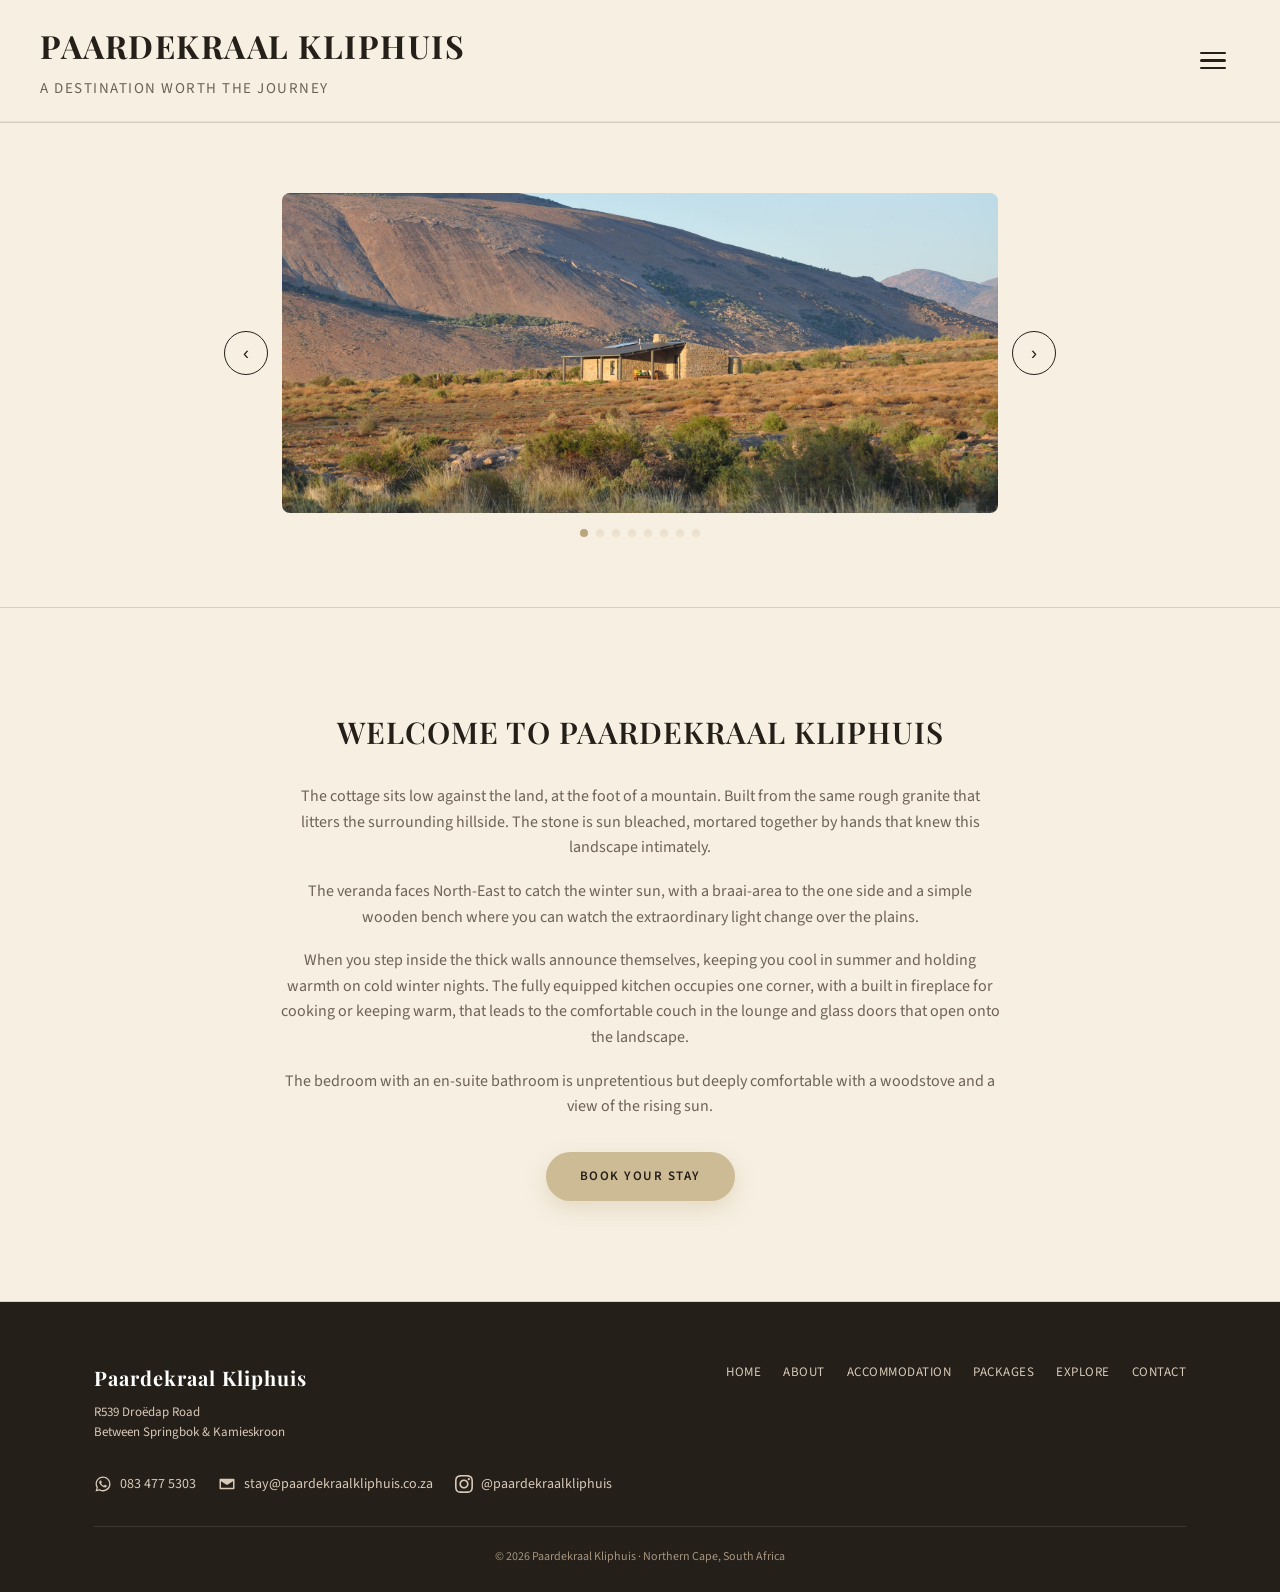
==== accommodation.html @ 236ae3d6 "Remove overclaim text from bird list; remove 3 more gallery photos; more side white space on Explore" ====
<!DOCTYPE html>
<html lang="en">
<head>
<meta charset="UTF-8">
<meta name="viewport" content="width=device-width, initial-scale=1.0">
<meta name="color-scheme" content="only light">
<title>Accommodation | Paardekraal Kliphuis</title>
<meta name="description" content="The self-catering stone cottage at Paardekraal Kliphuis — granite walls, veranda, kitchen and bedroom.">
<link rel="preconnect" href="https://fonts.googleapis.com">
<link rel="preconnect" href="https://fonts.gstatic.com" crossorigin>
<link href="https://fonts.googleapis.com/css2?family=Playfair+Display:wght@500;600;700&family=Source+Sans+3:wght@300;400;600&display=swap" rel="stylesheet">
<style>
  :root{
    --terracotta:#cdbb96;
    --terracotta-dark:#b9a67e;
    --gold:#a68f66;
    --cream:#f6efe2;
    --cream-dark:#ece1cc;
    --brown:#241f19;
    --brown-soft:#6e6255;
    --white:#ffffff;
    --shadow:0 10px 30px rgba(36,31,25,0.12);
    --radius:14px;
  }
  *{box-sizing:border-box;margin:0;padding:0;}
  :root{color-scheme:only light;}
  html{scroll-behavior:smooth;}
  body{
    font-family:'Source Sans 3',-apple-system,BlinkMacSystemFont,"Segoe UI",Roboto,Helvetica,Arial,sans-serif;
    color:var(--brown);background:var(--cream);line-height:1.6;
  }
  img{max-width:100%;display:block;}
  a{color:inherit;}
  .container{max-width:1140px;margin:0 auto;padding:0 24px;}
  h1,h2,h3{font-family:'Playfair Display',Georgia,serif;color:var(--brown);font-weight:600;}
  .eyebrow{text-transform:uppercase;letter-spacing:2px;font-size:13px;font-weight:700;color:var(--brown-soft);}
  .btn{
    display:inline-block;padding:14px 34px;border-radius:999px;font-weight:600;font-size:13px;
    letter-spacing:1.5px;text-transform:uppercase;text-decoration:none;cursor:pointer;border:none;
    transition:transform .15s ease, box-shadow .15s ease;
  }
  .btn:hover{transform:translateY(-2px);}
  .btn-primary{background:var(--terracotta);color:var(--brown);box-shadow:0 8px 20px rgba(205,187,150,0.4);}
  .btn-primary:hover{background:var(--terracotta-dark);color:var(--brown);}
  section{padding:100px 0;}
  hr.divider{border:none;height:1px;background:rgba(36,31,25,0.15);width:100%;margin:0;}

  /* NAV — title on the left, hamburger on the right */
  header.nav{background:var(--cream);border-bottom:1px solid rgba(36,31,25,0.08);padding:20px 40px;}
  .nav-inner{display:flex;align-items:center;justify-content:space-between;width:100%;}
  .nav-toggle{
    display:flex;flex-direction:column;justify-content:center;gap:5px;
    width:40px;height:40px;background:none;border:none;cursor:pointer;padding:0;text-decoration:none;
  }
  .nav-toggle span{display:block;width:26px;height:2.5px;border-radius:2px;background:var(--brown);}
  .logo-stack{text-align:left;}
  .logo{font-family:'Playfair Display',serif;font-weight:700;font-size:clamp(20px, 6vw, 32px);letter-spacing:1.5px;text-transform:uppercase;}
  .tagline{font-size:clamp(10px, 2.6vw, 15px);letter-spacing:1.5px;text-transform:uppercase;color:var(--brown-soft);margin-top:6px;}

  /* HOUSE HERO */
  .hero-wrap{padding:0 60px;}
  .hero-img{width:100%;height:44vh;min-height:280px;object-fit:cover;display:block;border-radius:8px;}

  /* SINGLE-IMAGE SLIDER */
  .slider{display:flex;align-items:center;gap:14px;padding:0 24px 0;max-width:880px;margin:0 auto;}
  .slider-arrow{
    flex:none;width:44px;height:44px;border-radius:50%;border:1.5px solid var(--brown);background:none;
    display:flex;align-items:center;justify-content:center;cursor:pointer;font-size:18px;color:var(--brown);
  }
  .slider-arrow:hover{background:var(--brown);color:var(--white);}
  .slider-frame{flex:1;overflow:hidden;border-radius:8px;}
  .slider-frame img{width:100%;height:320px;object-fit:cover;display:block;}
  .slider-dots{display:flex;justify-content:center;gap:8px;margin-top:16px;}
  .slider-dots span{width:8px;height:8px;border-radius:50%;background:var(--cream-dark);display:block;}
  .slider-dots span.active{background:var(--terracotta-dark);}

  /* WELCOME TEXT */
  .welcome-text{text-align:center;max-width:720px;margin:0 auto;}
  .welcome-text h2{font-size:clamp(22px, 6vw, 30px);text-transform:uppercase;letter-spacing:1px;margin-bottom:28px;}
  .welcome-text p{color:var(--brown-soft);margin-bottom:18px;}

  /* FOOTER */
  footer{background:var(--brown);color:#d9c9b8;padding:60px 0 26px;}
  .footer-top{display:flex;flex-wrap:wrap;justify-content:space-between;gap:30px;margin-bottom:24px;}
  .footer-logo{font-family:'Playfair Display',serif;font-size:20px;color:var(--white);font-weight:700;letter-spacing:1px;}
  .footer-links{display:flex;gap:22px;list-style:none;font-size:13px;flex-wrap:wrap;text-transform:uppercase;letter-spacing:.5px;}
  .footer-links a{text-decoration:none;color:#d9c9b8;}
  .footer-links a:hover{color:var(--gold);}
  .footer-contacts{display:flex;flex-wrap:wrap;gap:22px;}
  .footer-contacts a{display:flex;align-items:center;gap:8px;text-decoration:none;color:#d9c9b8;font-size:14px;}
  .footer-contacts a:hover{color:var(--gold);}
  .footer-contacts svg{width:18px;height:18px;fill:currentColor;flex:none;}
  .footer-bottom{border-top:1px solid rgba(255,255,255,0.1);padding-top:20px;margin-top:30px;font-size:12px;text-align:center;color:#a6957f;}

  /* MOBILE */
  @media(max-width:600px){
    .container{padding:0 18px;}
    section{padding:56px 0;}
    header.nav{padding:14px 24px;}
    .hero-wrap{padding:0 24px;}
    .hero-img{height:30vh;min-height:180px;}
    .slider{padding:0 4px;gap:8px;}
    .slider-arrow{width:36px;height:36px;font-size:16px;}
    .slider-frame img{height:240px;}
    .btn{padding:12px 24px;font-size:12px;}
  }
</style>
</head>
<body>

<header class="nav">
  <div class="nav-inner">
    <div class="logo-stack">
      <a href="index.html" class="logo" style="text-decoration:none;">Paardekraal Kliphuis</a>
      <div class="tagline">A Destination Worth The Journey</div>
    </div>
    <a href="menu.html" class="nav-toggle" aria-label="Open menu">
      <span></span><span></span><span></span>
    </a>
  </div>
</header>

<hr class="divider">
<!-- SLIDER -->
<section style="padding:70px 0;">
  <div class="slider">
    <button class="slider-arrow" id="slider-prev" aria-label="Previous photo">&#8249;</button>
    <div class="slider-frame">
      <img id="slider-img" src="images/032.jpeg" alt="The cottage at sunset with mountains behind">
    </div>
    <button class="slider-arrow" id="slider-next" aria-label="Next photo">&#8250;</button>
  </div>
  <div class="slider-dots" id="slider-dots"></div>
</section>
<script>
  (function(){
    var photos = [
      { src: 'images/032.jpeg', alt: 'The cottage at sunset with mountains behind', pos: 'center' },
      { src: 'images/033.jpeg', alt: 'Bathroom vanity and sink', pos: 'center 20%' },
      { src: 'images/034.jpeg', alt: 'Bathroom with shower', pos: 'center' },
      { src: 'images/035.jpeg', alt: 'Bedroom', pos: 'center' },
      { src: 'images/036.jpeg', alt: 'Wood-burning stove', pos: 'center' },
      { src: 'images/037.jpeg', alt: 'Kitchen', pos: 'center' },
      { src: 'images/038.jpeg', alt: 'Bookshelf and entryway', pos: 'center 15%' },
      { src: 'images/039.jpeg', alt: 'Living room with stone wall and cowhide rug', pos: 'center' }
    ];
    var idx = 0;
    var img = document.getElementById('slider-img');
    var dotsWrap = document.getElementById('slider-dots');
    photos.forEach(function(_, i){
      var d = document.createElement('span');
      if (i === 0) d.className = 'active';
      dotsWrap.appendChild(d);
    });
    function render(){
      img.src = photos[idx].src;
      img.alt = photos[idx].alt;
      img.style.objectPosition = photos[idx].pos || 'center';
      Array.prototype.forEach.call(dotsWrap.children, function(d, i){
        d.className = (i === idx) ? 'active' : '';
      });
    }
    document.getElementById('slider-prev').addEventListener('click', function(){
      idx = (idx - 1 + photos.length) % photos.length; render();
    });
    document.getElementById('slider-next').addEventListener('click', function(){
      idx = (idx + 1) % photos.length; render();
    });
  })();
</script>

<hr class="divider">
<!-- WELCOME -->
<section>
  <div class="container">
    <div class="welcome-text">
      <h2>Welcome to Paardekraal Kliphuis</h2>
      <p>The cottage sits low against the land, at the foot of a mountain. Built from the same rough granite that litters the surrounding hillside. The stone is sun bleached, mortared together by hands that knew this landscape intimately.</p>
      <p>The veranda faces North-East to catch the winter sun, with a braai-area to the one side and a simple wooden bench where you can watch the extraordinary light change over the plains.</p>
      <p>When you step inside the thick walls announce themselves, keeping you cool in summer and holding warmth on cold winter nights. The fully equipped kitchen occupies one corner, with a built in fireplace for cooking or keeping warm, that leads to the comfortable couch in the lounge and glass doors that open onto the landscape.</p>
      <p>The bedroom with an en-suite bathroom is unpretentious but deeply comfortable with a woodstove and a view of the rising sun.</p>
      <a href="book.html" class="btn btn-primary" style="margin-top:14px;">Book Your Stay</a>
    </div>
  </div>
</section>

<hr class="divider">
<footer>
  <div class="container">
    <div class="footer-top">
      <div>
        <div class="footer-logo">Paardekraal Kliphuis</div>
        <p style="font-size:13px;margin-top:8px;">R539 Droëdap Road<br>Between Springbok &amp; Kamieskroon</p>
      </div>
      <ul class="footer-links">
        <li><a href="index.html#top">Home</a></li>
        <li><a href="index.html#welcome">About</a></li>
        <li><a href="accommodation.html">Accommodation</a></li>
        <li><a href="book.html#packages">Packages</a></li>
        <li><a href="explore.html">Explore</a></li>
        <li><a href="index.html#contact">Contact</a></li>
      </ul>
      <div class="footer-contacts">
        <a href="https://wa.me/27834775303" target="_blank" rel="noopener" aria-label="Chat on WhatsApp">
          <svg viewBox="0 0 24 24" aria-hidden="true"><path d="M12.04 2C6.58 2 2.13 6.45 2.13 11.91c0 1.75.46 3.45 1.32 4.95L2 22l5.25-1.38a9.9 9.9 0 0 0 4.79 1.22h.01c5.46 0 9.91-4.45 9.91-9.91S17.5 2 12.04 2Zm0 18.02h-.01a8.2 8.2 0 0 1-4.18-1.15l-.3-.18-3.12.82.83-3.04-.2-.31a8.18 8.18 0 0 1-1.26-4.37c0-4.54 3.7-8.23 8.24-8.23 2.2 0 4.27.86 5.82 2.42a8.18 8.18 0 0 1 2.41 5.82c0 4.54-3.69 8.23-8.23 8.23Zm4.52-6.16c-.25-.12-1.47-.72-1.69-.81-.23-.08-.39-.12-.56.13-.16.25-.64.81-.79.97-.14.17-.29.19-.54.06-.25-.12-1.05-.39-2-1.23-.74-.66-1.24-1.47-1.38-1.72-.14-.25-.02-.39.11-.51.11-.11.25-.29.37-.43.13-.14.17-.25.25-.41.08-.17.04-.31-.02-.43-.06-.12-.56-1.34-.76-1.84-.2-.48-.4-.41-.56-.42l-.48-.01c-.17 0-.43.06-.66.31-.23.25-.86.85-.86 2.07 0 1.22.89 2.4 1.01 2.56.12.17 1.75 2.67 4.23 3.74.59.26 1.05.41 1.41.52.59.19 1.13.16 1.56.1.48-.07 1.47-.6 1.68-1.18.21-.58.21-1.07.14-1.18-.06-.1-.22-.16-.47-.28Z"></path></svg>
          <span>083 477 5303</span>
        </a>
        <a href="mailto:stay@paardekraalkliphuis.co.za" aria-label="Send an email">
          <svg viewBox="0 0 24 24" aria-hidden="true"><path d="M3 5h18a1 1 0 0 1 1 1v12a1 1 0 0 1-1 1H3a1 1 0 0 1-1-1V6a1 1 0 0 1 1-1Zm9 7.01L4.4 7H19.6L12 12.01ZM4 8.24V17h16V8.24l-7.43 4.88a1 1 0 0 1-1.14 0L4 8.24Z"></path></svg>
          <span>stay@paardekraalkliphuis.co.za</span>
        </a>
        <a href="https://www.instagram.com/paardekraalkliphuis" target="_blank" rel="noopener" aria-label="Follow on Instagram">
          <svg viewBox="0 0 24 24" aria-hidden="true"><path d="M12 2.163c3.204 0 3.584.012 4.85.07 3.252.148 4.771 1.691 4.919 4.919.058 1.265.069 1.645.069 4.849 0 3.205-.012 3.584-.069 4.849-.149 3.225-1.664 4.771-4.919 4.919-1.266.058-1.644.07-4.85.07-3.204 0-3.584-.012-4.849-.07-3.26-.149-4.771-1.699-4.919-4.92-.058-1.265-.07-1.644-.07-4.849 0-3.204.013-3.583.07-4.849.149-3.227 1.664-4.771 4.919-4.919 1.266-.057 1.645-.069 4.849-.069zm0-2.163c-3.259 0-3.667.014-4.947.072-4.358.2-6.78 2.618-6.98 6.98-.059 1.281-.073 1.689-.073 4.948 0 3.259.014 3.668.072 4.948.2 4.358 2.618 6.78 6.98 6.98 1.281.058 1.689.072 4.948.072 3.259 0 3.668-.014 4.948-.072 4.354-.2 6.782-2.618 6.979-6.98.059-1.28.073-1.689.073-4.948 0-3.259-.014-3.667-.072-4.947-.196-4.354-2.617-6.78-6.979-6.98-1.281-.059-1.69-.073-4.949-.073zm0 5.838c-3.403 0-6.162 2.759-6.162 6.162s2.759 6.163 6.162 6.163 6.162-2.759 6.162-6.163c0-3.403-2.759-6.162-6.162-6.162zm0 10.162c-2.209 0-4-1.79-4-4 0-2.209 1.791-4 4-4s4 1.791 4 4c0 2.21-1.791 4-4 4zm6.406-11.845c-.796 0-1.441.645-1.441 1.44s.645 1.44 1.441 1.44c.795 0 1.439-.645 1.439-1.44s-.644-1.44-1.439-1.44z"></path></svg>
          <span>@paardekraalkliphuis</span>
        </a>
      </div>
    </div>
    <div class="footer-bottom">
      © <span id="year">2026</span> Paardekraal Kliphuis · Northern Cape, South Africa
    </div>
  </div>
</footer>

<script>document.getElementById('year').textContent = new Date().getFullYear();</script>

</body>
</html>
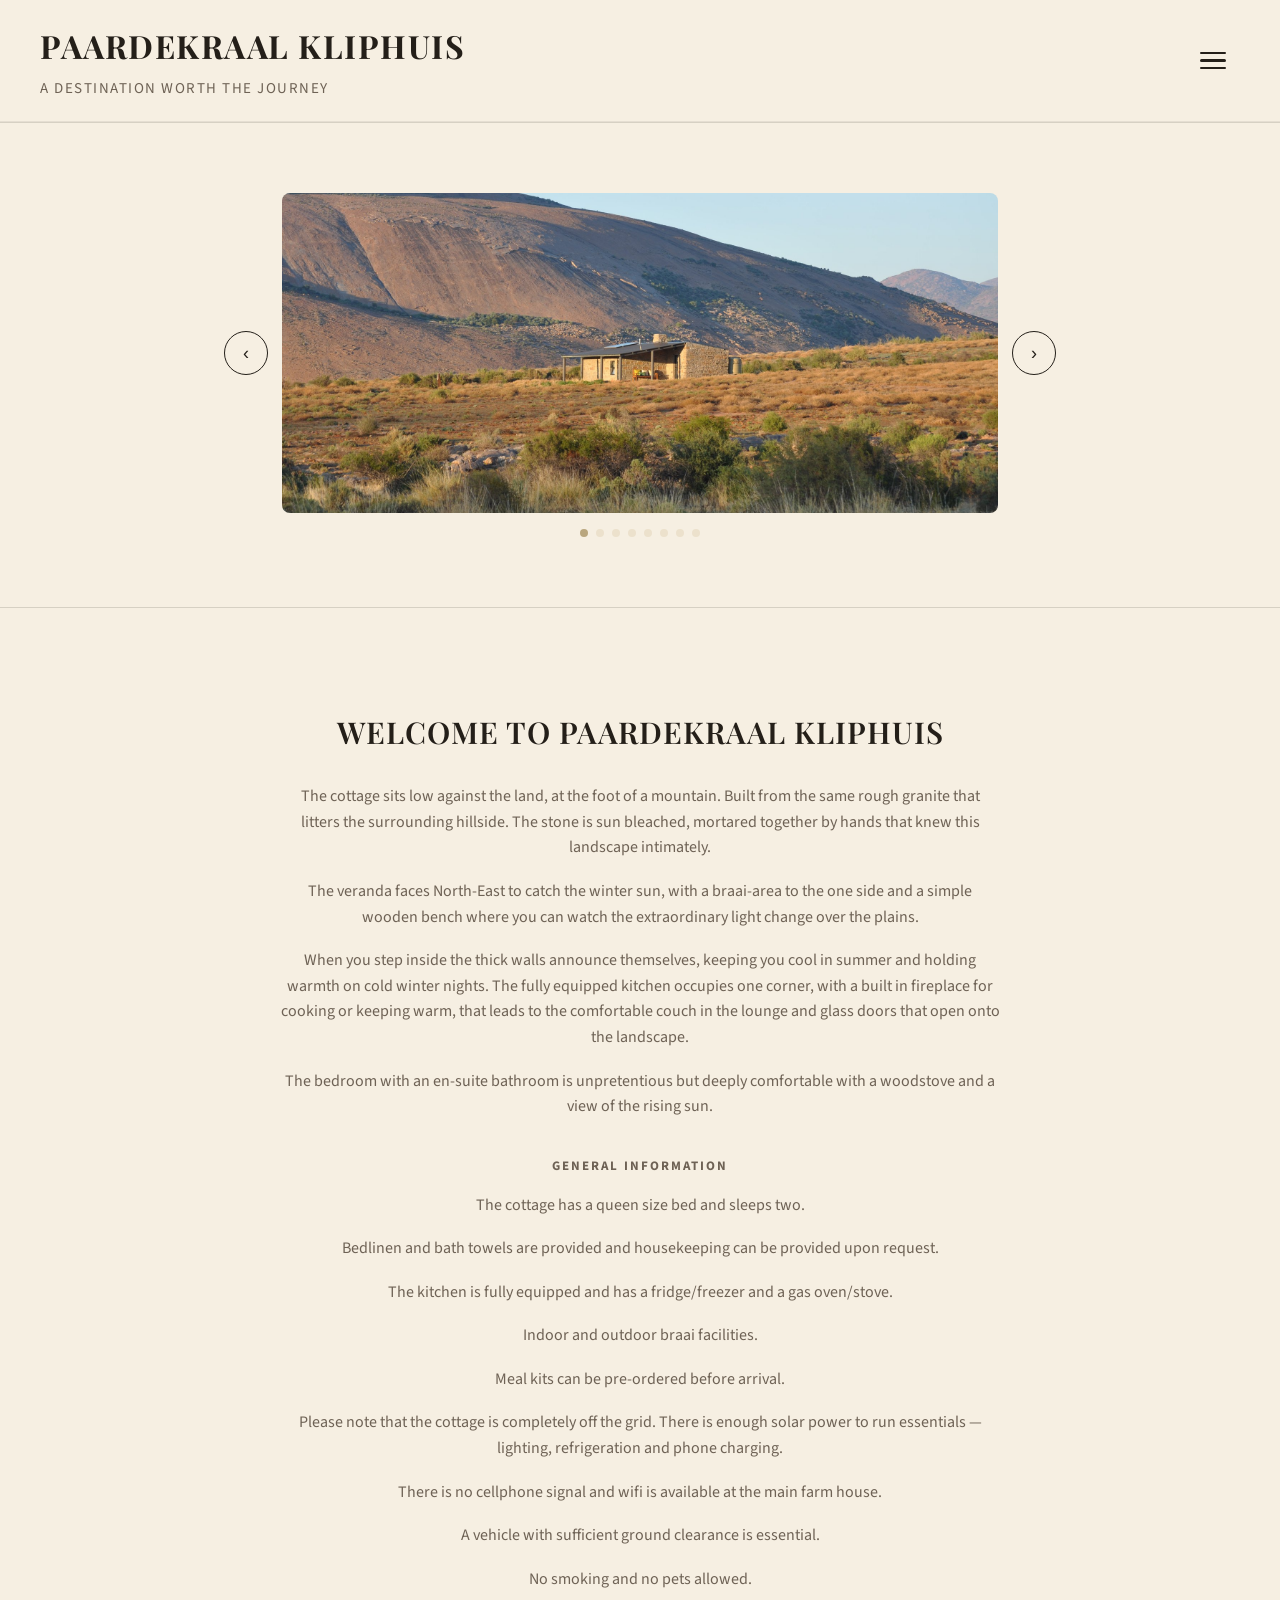
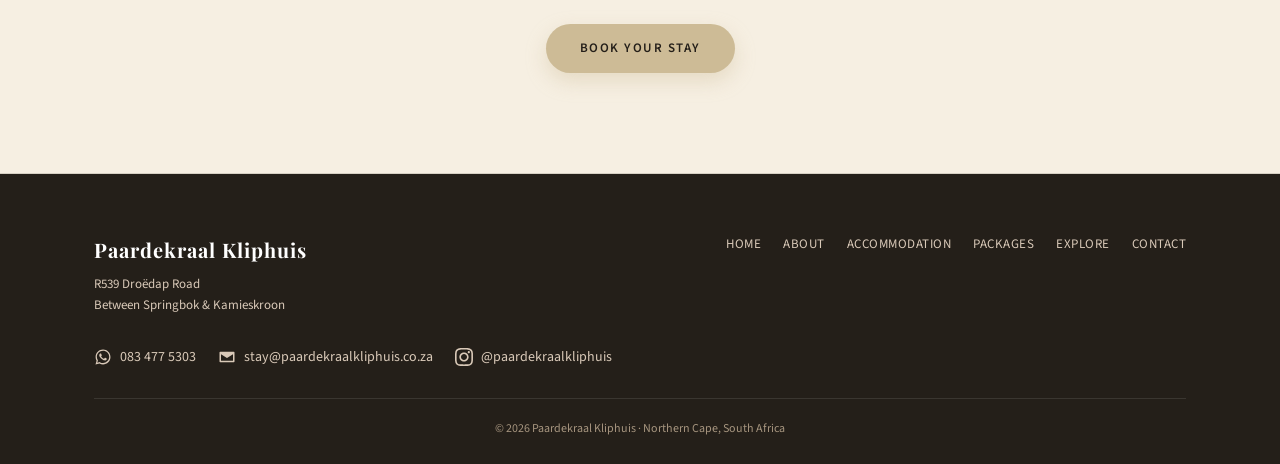
==== commit b9d32d5d: "Add General Information section to Accommodation page, right before Book Your Stay button" ====
--- a/accommodation.html
+++ b/accommodation.html
@@ -68,11 +68,25 @@
     display:flex;align-items:center;justify-content:center;cursor:pointer;font-size:18px;color:var(--brown);
   }
   .slider-arrow:hover{background:var(--brown);color:var(--white);}
-  .slider-frame{flex:1;overflow:hidden;border-radius:8px;}
+  .slider-frame{flex:1;overflow:hidden;border-radius:8px;cursor:pointer;}
   .slider-frame img{width:100%;height:320px;object-fit:cover;display:block;}
   .slider-dots{display:flex;justify-content:center;gap:8px;margin-top:16px;}
   .slider-dots span{width:8px;height:8px;border-radius:50%;background:var(--cream-dark);display:block;}
   .slider-dots span.active{background:var(--terracotta-dark);}
+
+  /* LIGHTBOX */
+  .lightbox-overlay{
+    position:fixed;inset:0;background:rgba(20,16,12,0.92);z-index:999;
+    display:none;align-items:center;justify-content:center;padding:30px;
+  }
+  .lightbox-overlay.open{display:flex;}
+  .lightbox-overlay img{max-width:92vw;max-height:88vh;border-radius:8px;object-fit:contain;}
+  .lightbox-close{
+    position:absolute;top:20px;right:24px;width:44px;height:44px;border-radius:50%;
+    background:rgba(255,255,255,0.15);border:none;color:var(--white);font-size:26px;
+    cursor:pointer;display:flex;align-items:center;justify-content:center;
+  }
+  .lightbox-close:hover{background:rgba(255,255,255,0.3);}
 
   /* WELCOME TEXT */
   .welcome-text{text-align:center;max-width:720px;margin:0 auto;}
@@ -125,13 +139,19 @@
 <section style="padding:70px 0;">
   <div class="slider">
     <button class="slider-arrow" id="slider-prev" aria-label="Previous photo">&#8249;</button>
-    <div class="slider-frame">
+    <div class="slider-frame" id="slider-frame">
       <img id="slider-img" src="images/032.jpeg" alt="The cottage at sunset with mountains behind">
     </div>
     <button class="slider-arrow" id="slider-next" aria-label="Next photo">&#8250;</button>
   </div>
   <div class="slider-dots" id="slider-dots"></div>
 </section>
+
+<div class="lightbox-overlay" id="lightbox">
+  <button class="lightbox-close" id="lightbox-close" aria-label="Close">&times;</button>
+  <img id="lightbox-img" src="" alt="">
+</div>
+
 <script>
   (function(){
     var photos = [
@@ -147,6 +167,8 @@
     var idx = 0;
     var img = document.getElementById('slider-img');
     var dotsWrap = document.getElementById('slider-dots');
+    var lightbox = document.getElementById('lightbox');
+    var lightboxImg = document.getElementById('lightbox-img');
     photos.forEach(function(_, i){
       var d = document.createElement('span');
       if (i === 0) d.className = 'active';
@@ -166,6 +188,18 @@
     document.getElementById('slider-next').addEventListener('click', function(){
       idx = (idx + 1) % photos.length; render();
     });
+    document.getElementById('slider-frame').addEventListener('click', function(){
+      lightboxImg.src = photos[idx].src;
+      lightboxImg.alt = photos[idx].alt;
+      lightbox.classList.add('open');
+    });
+    document.getElementById('lightbox-close').addEventListener('click', function(){
+      lightbox.classList.remove('open');
+    });
+    lightbox.addEventListener('click', function(e){
+      if (e.target === lightbox) lightbox.classList.remove('open');
+    });
+    render();
   })();
 </script>
 
@@ -179,6 +213,20 @@
       <p>The veranda faces North-East to catch the winter sun, with a braai-area to the one side and a simple wooden bench where you can watch the extraordinary light change over the plains.</p>
       <p>When you step inside the thick walls announce themselves, keeping you cool in summer and holding warmth on cold winter nights. The fully equipped kitchen occupies one corner, with a built in fireplace for cooking or keeping warm, that leads to the comfortable couch in the lounge and glass doors that open onto the landscape.</p>
       <p>The bedroom with an en-suite bathroom is unpretentious but deeply comfortable with a woodstove and a view of the rising sun.</p>
+
+      <div style="margin-top:36px;">
+        <span class="eyebrow" style="display:block;margin-bottom:16px;">General Information</span>
+        <p>The cottage has a queen size bed and sleeps two.</p>
+        <p>Bedlinen and bath towels are provided and housekeeping can be provided upon request.</p>
+        <p>The kitchen is fully equipped and has a fridge/freezer and a gas oven/stove.</p>
+        <p>Indoor and outdoor braai facilities.</p>
+        <p>Meal kits can be pre-ordered before arrival.</p>
+        <p>Please note that the cottage is completely off the grid. There is enough solar power to run essentials — lighting, refrigeration and phone charging.</p>
+        <p>There is no cellphone signal and wifi is available at the main farm house.</p>
+        <p>A vehicle with sufficient ground clearance is essential.</p>
+        <p>No smoking and no pets allowed.</p>
+      </div>
+
       <a href="book.html" class="btn btn-primary" style="margin-top:14px;">Book Your Stay</a>
     </div>
   </div>
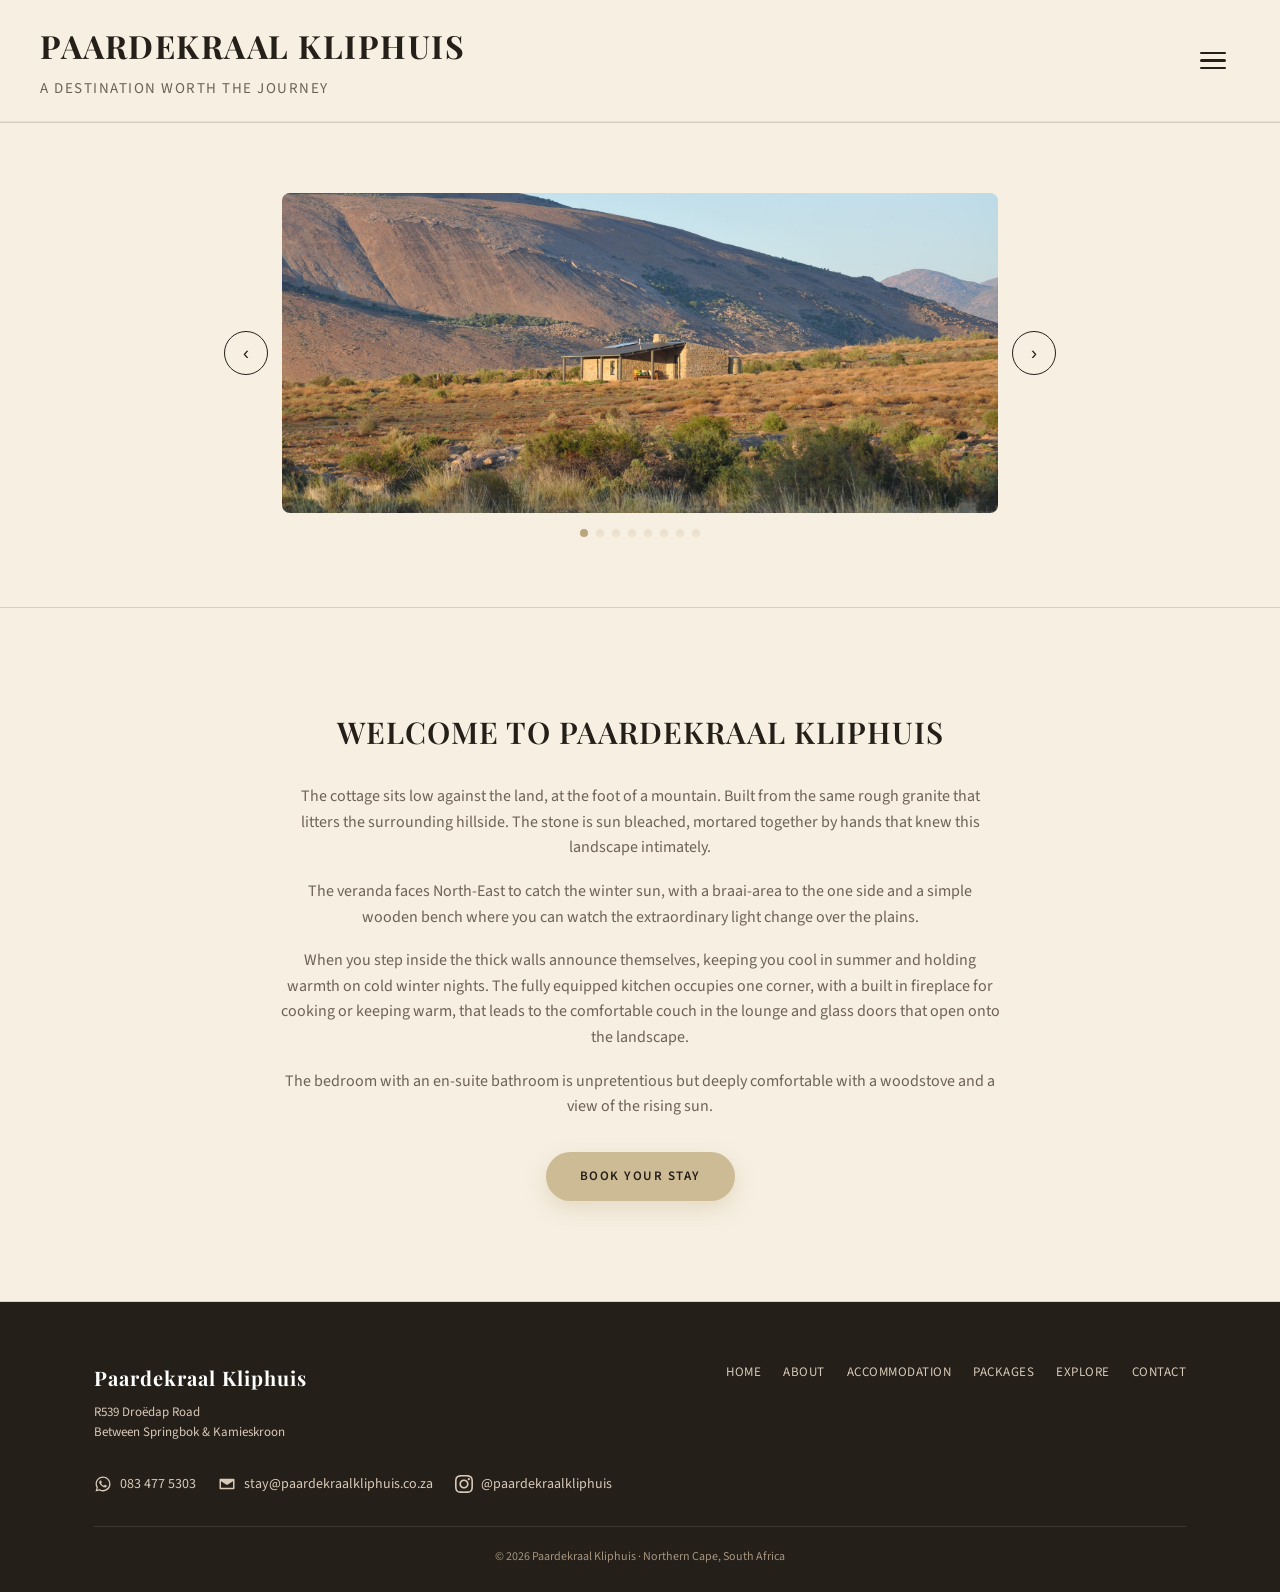
==== commit db304214: "Move General Information to its own page, linked only from the menu" ====
--- a/accommodation.html
+++ b/accommodation.html
@@ -213,19 +213,6 @@
       <p>The veranda faces North-East to catch the winter sun, with a braai-area to the one side and a simple wooden bench where you can watch the extraordinary light change over the plains.</p>
       <p>When you step inside the thick walls announce themselves, keeping you cool in summer and holding warmth on cold winter nights. The fully equipped kitchen occupies one corner, with a built in fireplace for cooking or keeping warm, that leads to the comfortable couch in the lounge and glass doors that open onto the landscape.</p>
       <p>The bedroom with an en-suite bathroom is unpretentious but deeply comfortable with a woodstove and a view of the rising sun.</p>
-
-      <div style="margin-top:36px;">
-        <span class="eyebrow" style="display:block;margin-bottom:16px;">General Information</span>
-        <p>The cottage has a queen size bed and sleeps two.</p>
-        <p>Bedlinen and bath towels are provided and housekeeping can be provided upon request.</p>
-        <p>The kitchen is fully equipped and has a fridge/freezer and a gas oven/stove.</p>
-        <p>Indoor and outdoor braai facilities.</p>
-        <p>Meal kits can be pre-ordered before arrival.</p>
-        <p>Please note that the cottage is completely off the grid. There is enough solar power to run essentials — lighting, refrigeration and phone charging.</p>
-        <p>There is no cellphone signal and wifi is available at the main farm house.</p>
-        <p>A vehicle with sufficient ground clearance is essential.</p>
-        <p>No smoking and no pets allowed.</p>
-      </div>
 
       <a href="book.html" class="btn btn-primary" style="margin-top:14px;">Book Your Stay</a>
     </div>
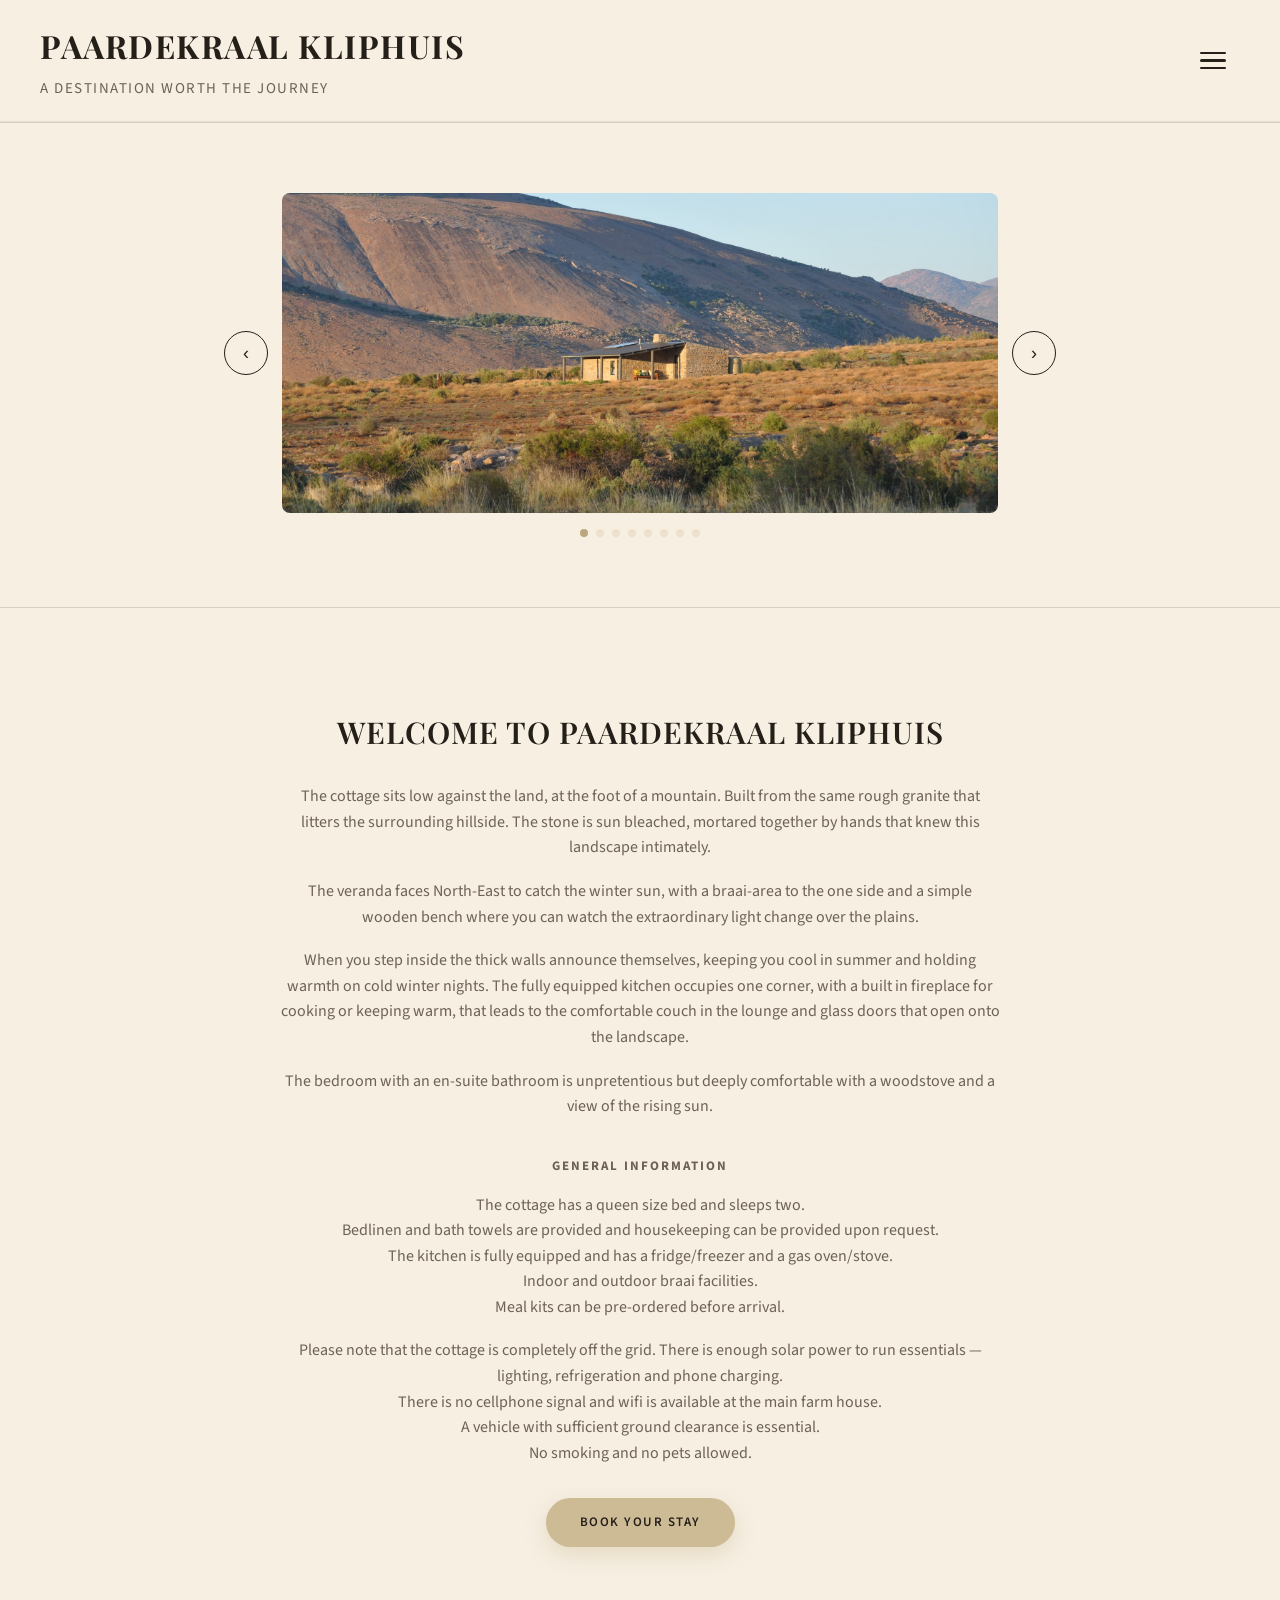
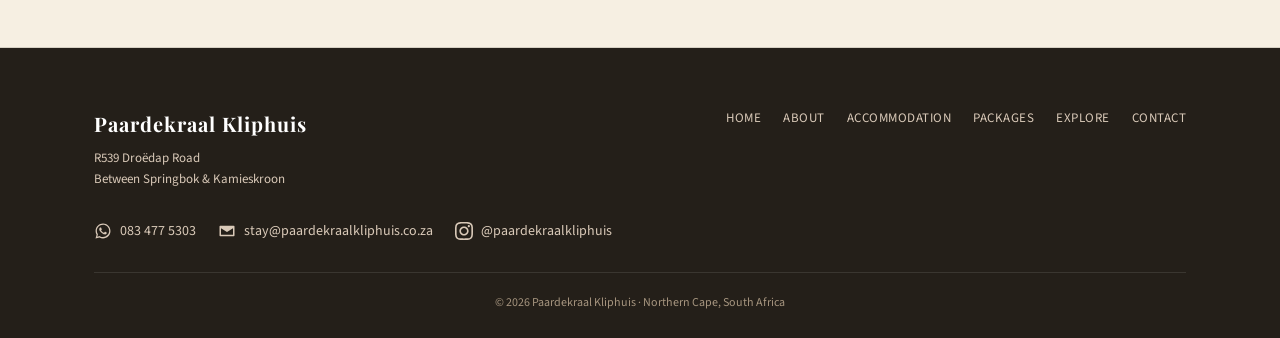
==== commit 5d09e2e7: "Re-add General Information to Accommodation page scroll content, alongside dropdown link" ====
--- a/accommodation.html
+++ b/accommodation.html
@@ -213,6 +213,19 @@
       <p>The veranda faces North-East to catch the winter sun, with a braai-area to the one side and a simple wooden bench where you can watch the extraordinary light change over the plains.</p>
       <p>When you step inside the thick walls announce themselves, keeping you cool in summer and holding warmth on cold winter nights. The fully equipped kitchen occupies one corner, with a built in fireplace for cooking or keeping warm, that leads to the comfortable couch in the lounge and glass doors that open onto the landscape.</p>
       <p>The bedroom with an en-suite bathroom is unpretentious but deeply comfortable with a woodstove and a view of the rising sun.</p>
+
+      <div style="margin-top:36px;">
+        <span class="eyebrow" style="display:block;margin-bottom:16px;">General Information</span>
+        <p style="margin-bottom:0;">The cottage has a queen size bed and sleeps two.</p>
+        <p style="margin-bottom:0;">Bedlinen and bath towels are provided and housekeeping can be provided upon request.</p>
+        <p style="margin-bottom:0;">The kitchen is fully equipped and has a fridge/freezer and a gas oven/stove.</p>
+        <p style="margin-bottom:0;">Indoor and outdoor braai facilities.</p>
+        <p>Meal kits can be pre-ordered before arrival.</p>
+        <p style="margin-bottom:0;">Please note that the cottage is completely off the grid. There is enough solar power to run essentials — lighting, refrigeration and phone charging.</p>
+        <p style="margin-bottom:0;">There is no cellphone signal and wifi is available at the main farm house.</p>
+        <p style="margin-bottom:0;">A vehicle with sufficient ground clearance is essential.</p>
+        <p>No smoking and no pets allowed.</p>
+      </div>
 
       <a href="book.html" class="btn btn-primary" style="margin-top:14px;">Book Your Stay</a>
     </div>
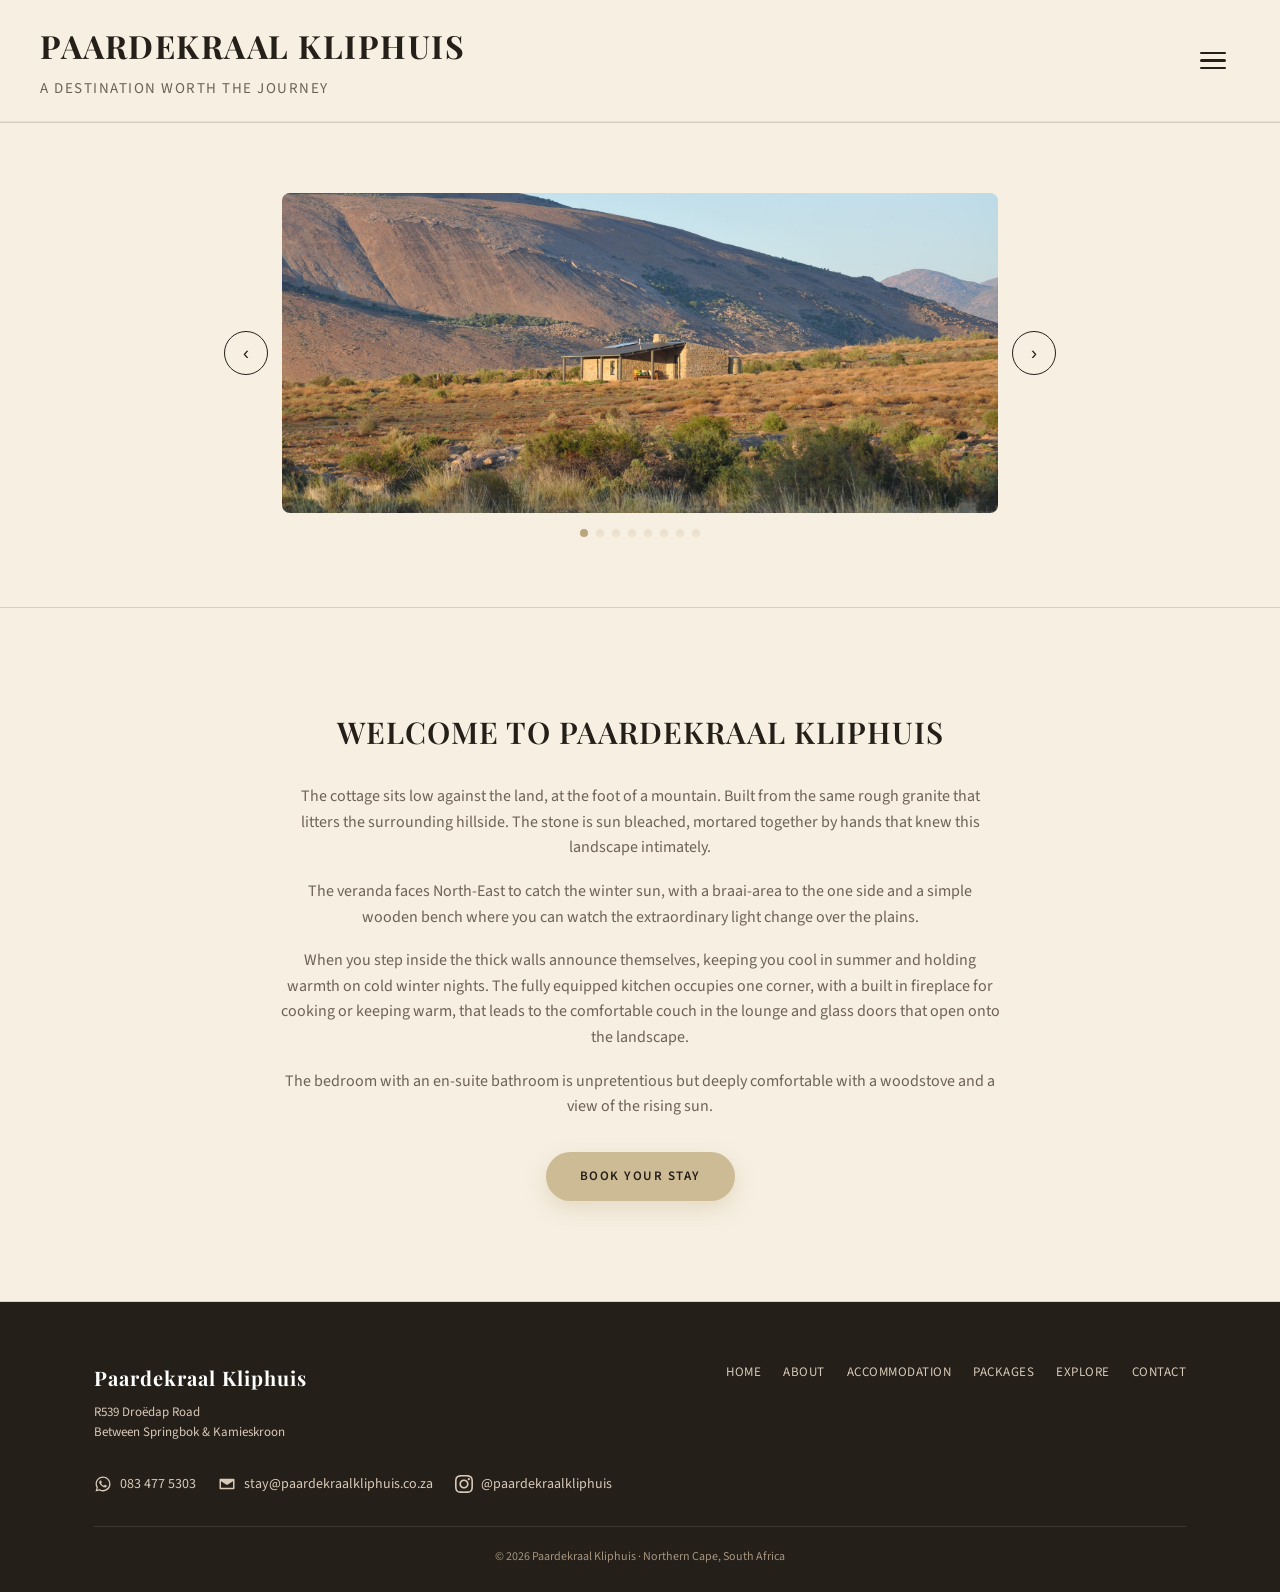
==== commit f97010e1: "Remove inline General Information from Accommodation sections; link to its own page from home instea" ====
--- a/accommodation.html
+++ b/accommodation.html
@@ -31,6 +31,7 @@
   }
   img{max-width:100%;display:block;}
   a{color:inherit;}
+  p{text-wrap:pretty;}
   .container{max-width:1140px;margin:0 auto;padding:0 24px;}
   h1,h2,h3{font-family:'Playfair Display',Georgia,serif;color:var(--brown);font-weight:600;}
   .eyebrow{text-transform:uppercase;letter-spacing:2px;font-size:13px;font-weight:700;color:var(--brown-soft);}
@@ -213,19 +214,6 @@
       <p>The veranda faces North-East to catch the winter sun, with a braai-area to the one side and a simple wooden bench where you can watch the extraordinary light change over the plains.</p>
       <p>When you step inside the thick walls announce themselves, keeping you cool in summer and holding warmth on cold winter nights. The fully equipped kitchen occupies one corner, with a built in fireplace for cooking or keeping warm, that leads to the comfortable couch in the lounge and glass doors that open onto the landscape.</p>
       <p>The bedroom with an en-suite bathroom is unpretentious but deeply comfortable with a woodstove and a view of the rising sun.</p>
-
-      <div style="margin-top:36px;">
-        <span class="eyebrow" style="display:block;margin-bottom:16px;">General Information</span>
-        <p style="margin-bottom:0;">The cottage has a queen size bed and sleeps two.</p>
-        <p style="margin-bottom:0;">Bedlinen and bath towels are provided and housekeeping can be provided upon request.</p>
-        <p style="margin-bottom:0;">The kitchen is fully equipped and has a fridge/freezer and a gas oven/stove.</p>
-        <p style="margin-bottom:0;">Indoor and outdoor braai facilities.</p>
-        <p>Meal kits can be pre-ordered before arrival.</p>
-        <p style="margin-bottom:0;">Please note that the cottage is completely off the grid. There is enough solar power to run essentials — lighting, refrigeration and phone charging.</p>
-        <p style="margin-bottom:0;">There is no cellphone signal and wifi is available at the main farm house.</p>
-        <p style="margin-bottom:0;">A vehicle with sufficient ground clearance is essential.</p>
-        <p>No smoking and no pets allowed.</p>
-      </div>
 
       <a href="book.html" class="btn btn-primary" style="margin-top:14px;">Book Your Stay</a>
     </div>
